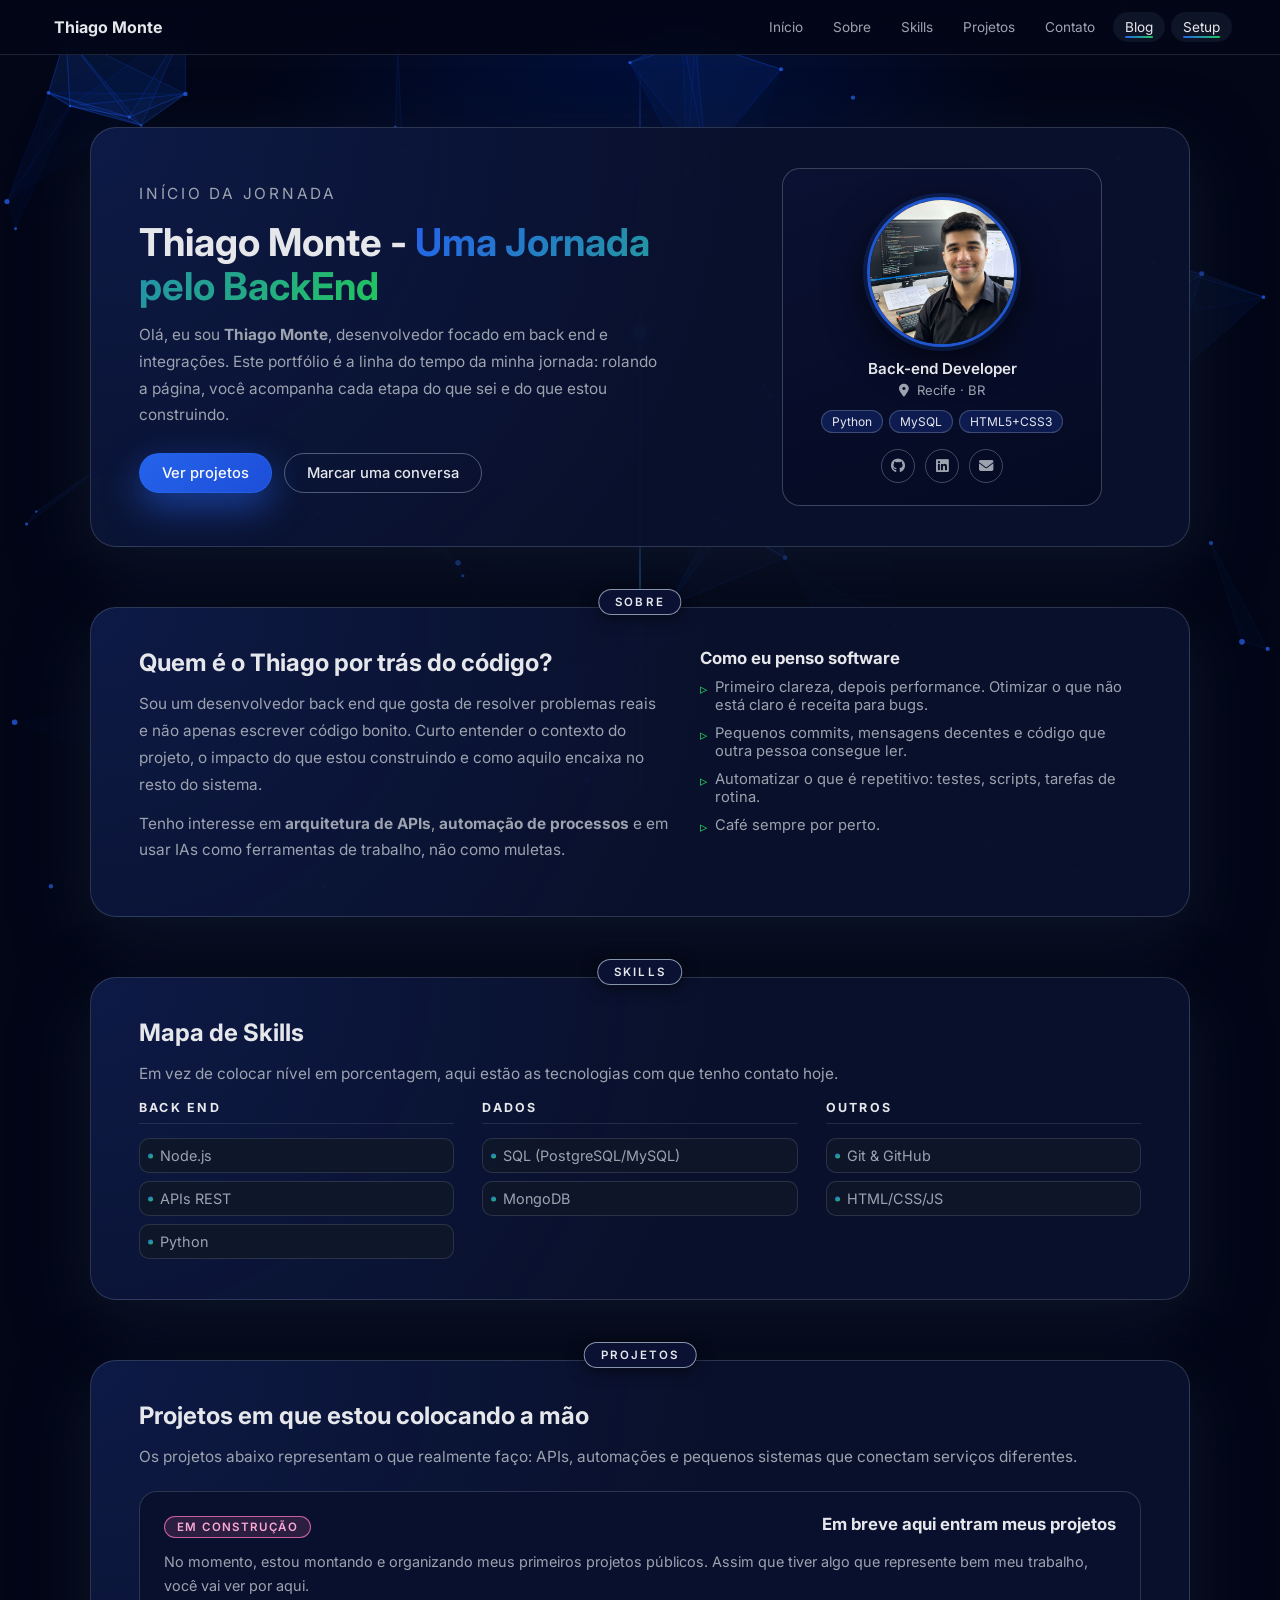
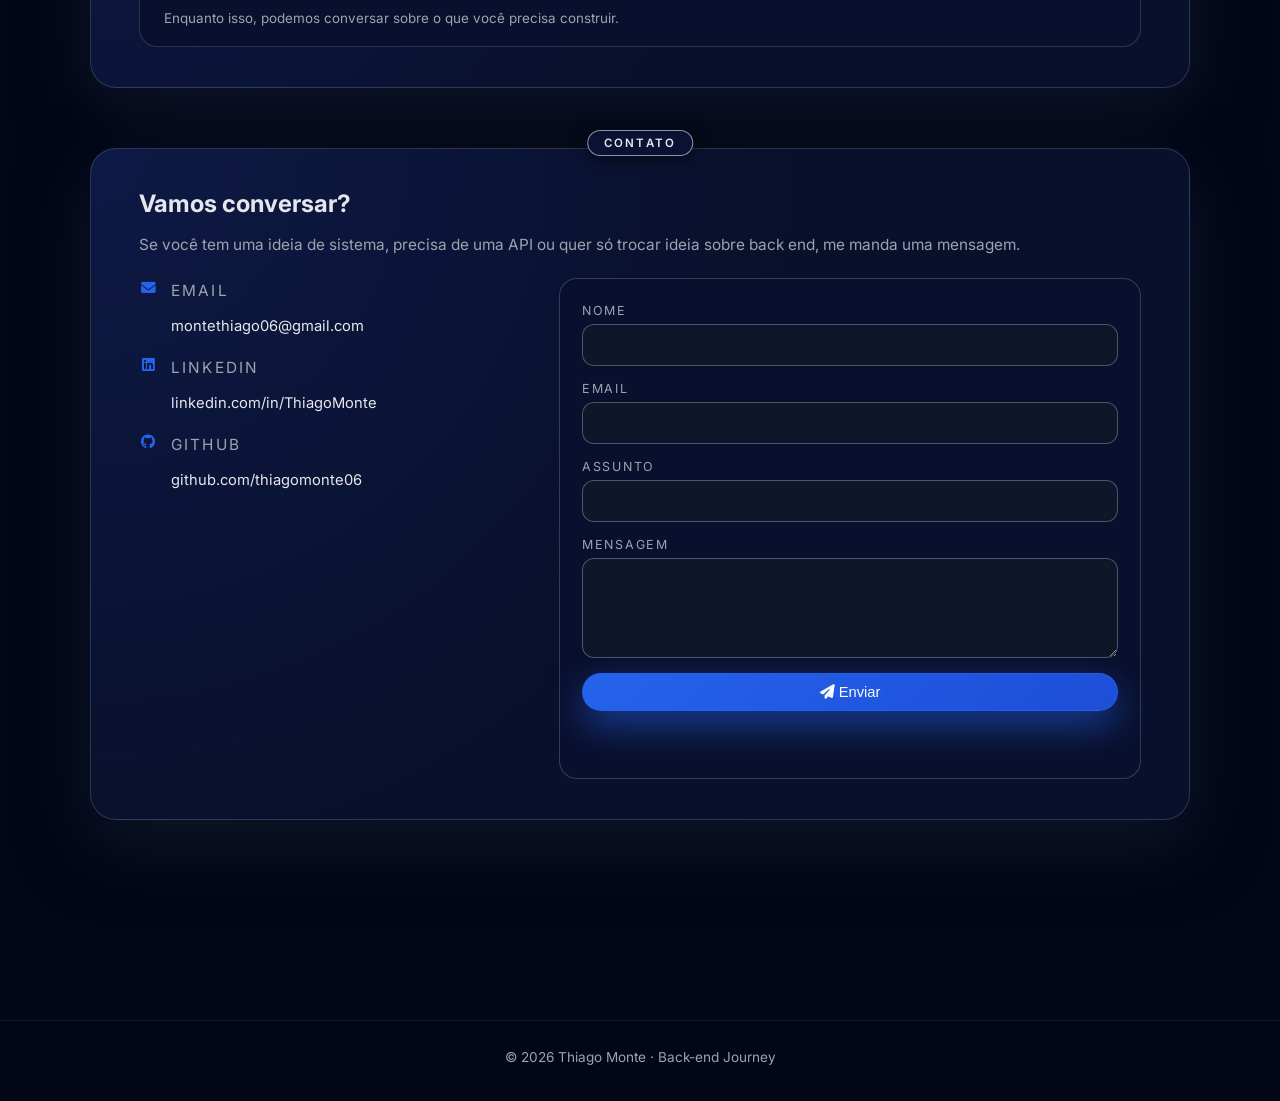
==== index.html @ d6370bd6 "First Commit" ====
<!-- index.html -->
<!DOCTYPE html>
<html lang="pt-BR">
<head>
  <meta charset="UTF-8" />
  <meta name="viewport" content="width=device-width, initial-scale=1.0" />
  <title>Thiago Monte | Back-end Journey</title>

  <link rel="stylesheet" href="/css/style.css" />
  <link rel="stylesheet" href="/css/blog.css" />
  <link rel="stylesheet" href="/css/uses.css" />
  <link href="https://fonts.googleapis.com/css2?family=Inter:wght@300;400;500;600;700&display=swap" rel="stylesheet" />
  <link rel="stylesheet" href="https://cdnjs.cloudflare.com/ajax/libs/font-awesome/6.5.0/css/all.min.css" />
  <link rel="icon" type="image/png" href="/assets/img/favicon.png" />
</head>
<body>

  <canvas id="bg-canvas"></canvas>

  <header class="topbar">
    <div class="topbar-inner">
      <a href="#top" class="brand">
        <span class="brand-mark"></></span>
        <span class="brand-name">Thiago Monte</span>
      </a>
      <nav class="top-nav">
        <a href="#hero"     class="top-link active">Início</a>
        <a href="#about"    class="top-link">Sobre</a>
        <a href="#skills"   class="top-link">Skills</a>
        <a href="#projects" class="top-link">Projetos</a>
        <a href="#contact"  class="top-link">Contato</a>
        <a href="/paginas/blog.html"  class="top-link">Blog</a>
        <a href="/paginas/uses.html"  class="top-link">Setup</a>
      </nav>
    </div>
  </header>

  <main id="top">
    <div class="timeline">
      <div class="timeline-axis">
        <div class="timeline-track"></div>
        <div class="timeline-marker" id="timeline-marker"></div>
      </div>

      <!-- HERO NODE -->
      <section class="node hero-node" id="hero" data-node>
        <div class="node-content hero-content">
          <div class="hero-left">
            <p class="hero-eyebrow">Início da jornada</p>
            <h1 class="hero-title">
              <span>Thiago</span>
              <span>Monte</span>
              <span> - </span>
              <span>Uma Jornada pelo BackEnd</span>
            </h1>
            <p class="hero-text">
              Olá, eu sou <strong>Thiago Monte</strong>, desenvolvedor focado em back end e integrações.
              Este portfólio é a linha do tempo da minha jornada: rolando a página,
              você acompanha cada etapa do que sei e do que estou construindo.
            </p>
            <div class="hero-actions">
              <a href="#projects" class="btn primary">Ver projetos</a>
              <a href="#contact"  class="btn ghost">Marcar uma conversa</a>
            </div>
          </div>
          <div class="hero-right">
            <div class="hero-card">
              <div class="hero-photo">
                <img
                  src="/assets/img/logo.jpeg"
                  alt="Foto de Thiago Monte"
                  id="avatar-img"
                  onerror="this.style.display='none';document.getElementById('avatar-fallback').style.display='flex';"
                />
                <div class="avatar-fallback" id="avatar-fallback">TM</div>
              </div>
              <div class="hero-meta">
                <span class="hero-role">Back-end Developer</span>
                <span class="hero-location"><i class="fas fa-location-dot"></i> Recife · BR</span>
              </div>
              <div class="hero-stack">
                <span>Python</span>
                <span>MySQL</span>
                <span>HTML5+CSS3</span>
              </div>
              <div class="hero-socials">
                <a href="https://github.com/thiagomonte06" target="_blank"><i class="fab fa-github"></i></a>
                <a href="linkedin.com/in/thiagohsmonte" target="_blank"><i class="fab fa-linkedin"></i></a>
                <a href="mailto:montethiago06@gmail.com"><i class="fas fa-envelope"></i></a>
              </div>
            </div>
          </div>
        </div>
      </section>

      <!-- ABOUT NODE -->
      <section class="node" id="about" data-node>
        <div class="node-badge">Sobre</div>
        <div class="node-content">
          <div class="two-columns">
            <div>
              <h2>Quem é o Thiago por trás do código?</h2>
              <p>
                Sou um desenvolvedor back end que gosta de resolver problemas reais
                e não apenas escrever código bonito. Curto entender o contexto do projeto,
                o impacto do que estou construindo e como aquilo encaixa no resto do sistema.
              </p>
              <p>
                Tenho interesse em <strong>arquitetura de APIs</strong>, <strong>automação de processos</strong>
                e em usar IAs como ferramentas de trabalho, não como muletas.
              </p>
            </div>
            <div>
              <h3>Como eu penso software</h3>
              <ul class="about-list">
                <li><span>Primeiro clareza, depois performance. Otimizar o que não está claro é receita para bugs.</span></li>
                <li><span>Pequenos commits, mensagens decentes e código que outra pessoa consegue ler.</span></li>
                <li><span>Automatizar o que é repetitivo: testes, scripts, tarefas de rotina.</span></li>
                <li><span>Café sempre por perto.</span></li>
              </ul>
            </div>
          </div>
        </div>
      </section>

      <!-- SKILLS NODE -->
      <section class="node" id="skills" data-node>
        <div class="node-badge">Skills</div>
        <div class="node-content">
          <h2>Mapa de Skills</h2>
          <p class="node-intro">
            Em vez de colocar nível em porcentagem, aqui estão as tecnologias com que tenho contato hoje.
          </p>
          <div class="skill-matrix">

            <div class="skill-column">
              <h3>Back End</h3>
              <ul class="skill-list">
                <li>Node.js</li>
                <li>APIs REST</li>
                <li>Python</li>
              </ul>
            </div>

            <div class="skill-column">
              <h3>Dados</h3>
              <ul class="skill-list">
                <li>SQL (PostgreSQL/MySQL)</li>
                <li>MongoDB</li>
              </ul>
            </div>

            <div class="skill-column">
              <h3>Outros</h3>
              <ul class="skill-list">
                <li>Git & GitHub</li>
                <li>HTML/CSS/JS</li>
              </ul>
            </div>

          </div>
        </div>
      </section>

      <!-- PROJECTS NODE -->
      <section class="node" id="projects" data-node>
        <div class="node-badge">Projetos</div>
        <div class="node-content">
          <h2>Projetos em que estou colocando a mão</h2>
          <p class="node-intro">
            Os projetos abaixo representam o que realmente faço: APIs, automações e pequenos
            sistemas que conectam serviços diferentes.
          </p>

          <!--
          ========================================
          LISTA DE PROJETOS (EM CONSTRUÇÃO TEMPORARIAMENTE)
          ========================================
          <div class="project-list">
            <article class="project-item"> ... </article>
            <article class="project-item"> ... </article>
          </div>
          ========================================
          FIM DA LISTA DE PROJETOS
          ========================================
          -->

          <div class="project-list">
            <article class="project-item">
              <header>
                <span class="project-chip soon">Em construção</span>
                <h3>Em breve aqui entram meus projetos</h3>
              </header>
              <p>
                No momento, estou montando e organizando meus primeiros projetos públicos.
                Assim que tiver algo que represente bem meu trabalho, você vai ver por aqui.
              </p>
              <div class="project-links">
                <span class="project-note">
                  Enquanto isso, podemos conversar sobre o que você precisa construir.
                </span>
              </div>
            </article>
          </div>
        </div>
      </section>

      <!-- CONTACT NODE -->
      <section class="node" id="contact" data-node>
        <div class="node-badge">Contato</div>
        <div class="node-content">
          <h2>Vamos conversar?</h2>
          <p class="node-intro">
            Se você tem uma ideia de sistema, precisa de uma API ou quer só trocar ideia
            sobre back end, me manda uma mensagem.
          </p>

          <div class="contact-grid">
            <div class="contact-info">
              <div class="contact-line">
                <i class="fas fa-envelope"></i>
                <div>
                  <p class="label">Email</p>
                  <a href="mailto:montethiago06@gmail.com">montethiago06@gmail.com</a>
                </div>
              </div>
              <div class="contact-line">
                <i class="fab fa-linkedin"></i>
                <div>
                  <p class="label">LinkedIn</p>
                  <a href="linkedin.com/in/thiagohsmonte" target="_blank">
                    linkedin.com/in/ThiagoMonte
                  </a>
                </div>
              </div>
              <div class="contact-line">
                <i class="fab fa-github"></i>
                <div>
                  <p class="label">GitHub</p>
                  <a href="https://github.com/thiagomonte06" target="_blank">
                    github.com/thiagomonte06
                  </a>
                </div>
              </div>
            </div>

            <form
              class="contact-form"
              id="contact-form"
              action="https://formsubmit.co/montethiago06@gmail.com"
              method="POST"
            >
              <input type="hidden" name="_subject" value="Contato pelo portfólio - Thiago Monte" />
              <input type="hidden" name="_captcha" value="false" />
              <input type="hidden" name="_template" value="table" />

              <div class="field">
                <label for="name">Nome</label>
                <input type="text" id="name" name="name" required />
              </div>
              <div class="field">
                <label for="email">Email</label>
                <input type="email" id="email" name="email" required />
              </div>
              <div class="field">
                <label for="subject">Assunto</label>
                <input type="text" id="subject" name="subject" required />
              </div>
              <div class="field">
                <label for="message">Mensagem</label>
                <textarea id="message" name="message" rows="4" required></textarea>
              </div>

              <button type="submit" class="btn primary btn-full" id="submit-btn">
                <span id="btn-text"><i class="fas fa-paper-plane"></i> Enviar</span>
                <span id="btn-loading" style="display:none;"><i class="fas fa-spinner fa-spin"></i> Enviando...</span>
              </button>

              <p class="form-feedback" id="form-feedback"></p>
            </form>
          </div>
        </div>
      </section>

    </div>
  </main>

  <footer class="footer">
    <p>© <span id="year"></span> Thiago Monte · Back-end Journey</p>
  </footer>

  <button class="scroll-top" id="scroll-top" aria-label="Voltar ao topo">
    <i class="fas fa-arrow-up"></i>
  </button>

  <script src="/sistemas/script.js"></script>
</body>
</html>
---- css/style.css ----
/* css/style.css */

/* RESET */
*,
*::before,
*::after {
  margin: 0;
  padding: 0;
  box-sizing: border-box;
}

:root {
  --bg:           #020617;
  --bg-soft:      #02081f;
  --bg-node:      #050b25;
  --primary:      #2563eb;
  --primary-soft: rgba(37, 99, 235, 0.25);
  --accent:       #22c55e;
  --accent-soft:  rgba(34, 197, 94, 0.15);
  --text:         #e5e7eb;
  --muted:        #9ca3af;
  --border:       rgba(148, 163, 184, 0.25);
  --danger:       #f97373;
  --radius:       18px;
  --radius-lg:    26px;
  --shadow:       0 24px 70px rgba(15, 23, 42, 0.9);
  --transition:   0.25s ease;
}

html { scroll-behavior: smooth; }

/* CANVAS DE FUNDO */
#bg-canvas {
  position: fixed;
  inset: 0;
  z-index: -1;
  pointer-events: none;
}

body {
  font-family: 'Inter', system-ui, -apple-system, BlinkMacSystemFont, sans-serif;
  background: #020617;
  color: var(--text);
  overflow-x: hidden;
}

/* =========================================
   TOPBAR
========================================= */
.topbar {
  position: sticky;
  top: 0;
  z-index: 30;
  backdrop-filter: blur(14px);
  background: linear-gradient(to bottom, rgba(2,6,23,.97), rgba(2,6,23,.92));
  border-bottom: 1px solid rgba(148,163,184,.18);
}

.topbar-inner {
  max-width: 1440px;
  margin: 0 auto;
  padding: 12px 3rem;
  display: flex;
  align-items: center;
  justify-content: space-between;
}

.brand {
  display: inline-flex;
  align-items: baseline;
  gap: 6px;
  text-decoration: none;
  color: var(--text);
  font-weight: 700;
  font-size: 1rem;
}
.brand-mark { color: var(--primary); }

.top-nav { display: flex; gap: 6px; flex-wrap: wrap; }

.top-link {
  position: relative;
  font-size: .85rem;
  color: var(--muted);
  padding: 7px 12px;
  border-radius: 999px;
  text-decoration: none;
  transition: background var(--transition), color var(--transition);
}
.top-link::after {
  content: '';
  position: absolute;
  left: 12px; right: 12px; bottom: 4px;
  height: 2px;
  border-radius: 999px;
  background: linear-gradient(90deg, var(--primary), var(--accent));
  transform: scaleX(0);
  transform-origin: left;
  transition: transform .2s ease;
}
.top-link:hover          { color: var(--text); background: rgba(15,23,42,.9); }
.top-link.active         { color: var(--text); background: rgba(15,23,42,.9); }
.top-link.active::after  { transform: scaleX(1); }

/* =========================================
   TIMELINE
========================================= */
.timeline {
  max-width: 1440px;
  margin: 0 auto;
  padding: 52px 3rem 120px;
  position: relative;
}

.timeline-axis {
  position: fixed;
  left: 50%;
  top: 64px;
  bottom: 40px;
  transform: translateX(-50%);
  pointer-events: none;
  z-index: 0;
  width: 2px;
}

.timeline-track {
  position: absolute;
  inset: 0;
  width: 2px;
  background: linear-gradient(
    to bottom,
    transparent 0%,
    rgba(37,99,235,.35) 10%,
    rgba(37,99,235,.65) 50%,
    rgba(34,197,94,.45) 90%,
    transparent 100%
  );
}

.timeline-marker {
  position: absolute;
  left: 50%;
  top: 0;
  width: 14px;
  height: 14px;
  border-radius: 999px;
  border: 2px solid rgba(37,99,235,.95);
  background: radial-gradient(circle at center, var(--accent), var(--primary));
  transform: translate(-50%, -50%);
  box-shadow:
    0 0 0 4px rgba(37,99,235,.2),
    0 0 22px rgba(56,189,248,.9),
    0 0 40px rgba(34,197,94,.4);
  transition: top .45s cubic-bezier(.23,1,.32,1);
}

/* =========================================
   NODES
========================================= */
.node {
  position: relative;
  margin: 60px 0;
  z-index: 1;
}

.node-content {
  position: relative;
  max-width: 1100px;
  margin: 0 auto;
  padding: 40px 48px;
  border-radius: var(--radius-lg);
  border: 1px solid var(--border);
  background:
    radial-gradient(circle at top left, rgba(30,64,175,.2), transparent 55%),
    rgba(10,17,45,.97);
  box-shadow: var(--shadow);
  overflow: visible;
}

.node-badge {
  position: absolute;
  left: 50%;
  top: -18px;
  transform: translateX(-50%);
  z-index: 10;
  padding: 5px 16px;
  border-radius: 999px;
  font-size: .72rem;
  font-weight: 600;
  letter-spacing: .18em;
  text-transform: uppercase;
  white-space: nowrap;
  background: #0a1133;
  border: 1px solid rgba(148,163,184,.9);
  color: var(--text);
  box-shadow: 0 2px 16px rgba(0,0,0,.6);
}

/* =========================================
   HERO
========================================= */
.hero-node { margin-top: 20px; }

.hero-content {
  display: grid;
  grid-template-columns: minmax(0,1.4fr) minmax(0,1fr);
  gap: 48px;
  align-items: center;
}

.hero-eyebrow {
  font-size: .82rem;
  letter-spacing: .18em;
  text-transform: uppercase;
  color: var(--accent);
  margin-bottom: 8px;
}

.hero-title {
  font-size: clamp(1.8rem, 3vw, 2.6rem);
  line-height: 1.15;
}
.hero-title span:last-child {
  background: linear-gradient(120deg, var(--primary), var(--accent));
  -webkit-background-clip: text;
  -webkit-text-fill-color: transparent;
  background-clip: text;
}

.hero-text {
  margin-top: 14px;
  font-size: 1rem;
  color: var(--muted);
  line-height: 1.75;
  max-width: 520px;
}

.hero-actions {
  margin-top: 24px;
  display: flex;
  gap: 12px;
  flex-wrap: wrap;
}

/* BOTÕES */
.btn {
  display: inline-flex;
  align-items: center;
  justify-content: center;
  gap: 6px;
  padding: 10px 22px;
  border-radius: 999px;
  border: 1px solid transparent;
  font-size: .92rem;
  font-weight: 500;
  text-decoration: none;
  cursor: pointer;
  transition:
    background var(--transition),
    color var(--transition),
    border-color var(--transition),
    box-shadow var(--transition),
    transform var(--transition);
}
.btn.primary {
  background: linear-gradient(135deg, var(--primary), #1d4ed8);
  color: #f9fafb;
  border-color: rgba(37,99,235,.8);
  box-shadow: 0 14px 36px rgba(37,99,235,.55);
}
.btn.primary:hover {
  transform: translateY(-1px);
  box-shadow: 0 20px 50px rgba(37,99,235,.7);
}
.btn.ghost {
  background: transparent;
  border-color: rgba(148,163,184,.5);
  color: var(--text);
}
.btn.ghost:hover {
  background: rgba(15,23,42,.95);
  border-color: var(--primary);
}
.btn-full { width: 100%; }

/* HERO CARD */
.hero-right { display: flex; justify-content: center; align-items: flex-start; }

.hero-card {
  width: 100%;
  max-width: 320px;
  border-radius: var(--radius);
  border: 1px solid rgba(148,163,184,.35);
  background: linear-gradient(160deg, rgba(10,17,50,.99), rgba(5,10,35,.99));
  padding: 28px 24px 22px;
  display: flex;
  flex-direction: column;
  align-items: center;
  text-align: center;
  gap: 12px;
}

.hero-photo {
  width: 150px;
  height: 150px;
  border-radius: 999px;
  border: 3px solid rgba(37,99,235,.85);
  box-shadow: 0 0 0 4px rgba(37,99,235,.18), 0 12px 40px rgba(0,0,0,.7);
  overflow: hidden;
  flex-shrink: 0;
}
.hero-photo img {
  width: 100%;
  height: 100%;
  object-fit: cover;
  object-position: center 60%;
}

.avatar-fallback {
  width: 100%;
  height: 100%;
  border-radius: inherit;
  display: none;
  align-items: center;
  justify-content: center;
  font-weight: 700;
  font-size: 3rem;
  letter-spacing: .1em;
  background: radial-gradient(circle at top, var(--primary), #0f172a);
}

.hero-meta { font-size: .85rem; display: flex; flex-direction: column; gap: 4px; align-items: center; }
.hero-role { color: var(--text); font-weight: 600; font-size: .95rem; }
.hero-location { color: var(--muted); font-size: .82rem; }
.hero-location i { margin-right: 4px; }

.hero-stack {
  display: flex;
  flex-wrap: wrap;
  justify-content: center;
  gap: 6px;
  font-size: .75rem;
}
.hero-stack span {
  padding: 3px 10px;
  border-radius: 999px;
  background: rgba(30,64,175,.3);
  border: 1px solid rgba(148,163,184,.35);
}

.hero-socials { display: flex; gap: 10px; justify-content: center; margin-top: 4px; }
.hero-socials a {
  width: 34px; height: 34px;
  border-radius: 999px;
  border: 1px solid rgba(148,163,184,.4);
  display: flex; align-items: center; justify-content: center;
  font-size: .9rem;
  color: var(--muted);
  text-decoration: none;
  transition: color var(--transition), border-color var(--transition), background var(--transition), transform var(--transition);
}
.hero-socials a:hover {
  color: var(--text);
  border-color: var(--primary);
  background: rgba(37,99,235,.18);
  transform: translateY(-1px);
}

/* =========================================
   ABOUT
========================================= */
.two-columns {
  display: grid;
  grid-template-columns: minmax(0,1.2fr) minmax(0,1fr);
  gap: 32px;
}

.node h2 { font-size: 1.5rem; margin-bottom: 14px; color: var(--text); }
.node h3 { font-size: 1.05rem; margin-bottom: 10px; color: var(--text); }
.node p  { font-size: .96rem; color: var(--muted); line-height: 1.75; margin-bottom: 12px; }

.about-list {
  list-style: none;
  margin-top: 10px;
  display: flex;
  flex-direction: column;
  gap: 10px;
  font-size: .92rem;
  color: var(--muted);
}
.about-list li { display: flex; gap: 8px; }
.about-list li::before {
  content: '▹';
  color: var(--accent);
  flex-shrink: 0;
  margin-top: 2px;
}

/* =========================================
   SKILLS — sem barras de progresso
========================================= */
.node-intro {
  margin-top: 4px;
  margin-bottom: 28px;
}

.skill-matrix {
  display: grid;
  grid-template-columns: repeat(3, minmax(0,1fr));
  gap: 28px;
}

.skill-column h3 {
  font-size: .78rem;
  text-transform: uppercase;
  letter-spacing: .18em;
  color: var(--text);
  margin-bottom: 14px;
  padding-bottom: 8px;
  border-bottom: 1px solid rgba(148,163,184,.18);
}

.skill-list {
  list-style: none;
  display: flex;
  flex-direction: column;
  gap: 8px;
}

.skill-list li {
  position: relative;
  padding: 8px 12px 8px 20px;
  border-radius: 10px;
  font-size: .9rem;
  color: var(--muted);
  background: rgba(15,23,42,.95);
  border: 1px solid rgba(148,163,184,.2);
  transition:
    border-color var(--transition),
    background var(--transition),
    transform var(--transition),
    color var(--transition),
    box-shadow var(--transition);
}

.skill-list li::before {
  content: '';
  position: absolute;
  left: 8px;
  top: 50%;
  width: 5px;
  height: 5px;
  border-radius: 999px;
  transform: translateY(-50%);
  background: linear-gradient(135deg, var(--primary), var(--accent));
}

.skill-list li:hover {
  border-color: rgba(37,99,235,.6);
  background: rgba(20,30,70,.98);
  color: var(--text);
  transform: translateX(4px);
  box-shadow: 0 6px 24px rgba(15,23,42,.8);
}

/* =========================================
   PROJECTS
========================================= */
.project-list {
  margin-top: 20px;
  display: grid;
  gap: 18px;
}

.project-item {
  padding: 22px 24px 20px;
  border-radius: var(--radius);
  border: 1px solid rgba(148,163,184,.25);
  background: rgba(10,17,45,.98);
}

.project-item header {
  display: flex;
  align-items: center;
  justify-content: space-between;
  gap: 10px;
  margin-bottom: 10px;
  flex-wrap: wrap;
}

.project-chip {
  padding: 3px 12px;
  border-radius: 999px;
  font-size: .72rem;
  font-weight: 600;
  letter-spacing: .12em;
  text-transform: uppercase;
  white-space: nowrap;
}
.project-chip.api {
  border: 1px solid rgba(37,99,235,.7);
  background: var(--primary-soft);
  color: #bfdbfe;
}
.project-chip.automation {
  border: 1px solid rgba(34,197,94,.8);
  background: var(--accent-soft);
  color: #bbf7d0;
}
.project-chip.soon {
  border: 1px solid rgba(244,114,182,.8);
  background: rgba(244,114,182,.15);
  color: #f9a8d4;
}

.project-item h3 { font-size: 1.05rem; margin-bottom: 6px; }
.project-item p  { font-size: .9rem; color: var(--muted); line-height: 1.65; margin-bottom: 0; }

.project-tags {
  list-style: none;
  margin-top: 12px;
  display: flex;
  flex-wrap: wrap;
  gap: 6px;
  font-size: .76rem;
}
.project-tags li {
  padding: 2px 10px;
  border-radius: 999px;
  background: rgba(15,23,42,.9);
  border: 1px solid rgba(148,163,184,.3);
  color: var(--muted);
}

.project-links { margin-top: 12px; font-size: .84rem; display: flex; gap: 14px; }
.project-links a {
  color: var(--primary);
  text-decoration: none;
  display: inline-flex;
  align-items: center;
  gap: 4px;
}
.project-links a:hover { text-decoration: underline; }
.project-note { color: var(--muted); }

/* =========================================
   CONTACT
========================================= */
.contact-grid {
  margin-top: 20px;
  display: grid;
  grid-template-columns: minmax(0,1fr) minmax(0,1.5fr);
  gap: 32px;
}

.contact-info { display: flex; flex-direction: column; gap: 20px; }

.contact-line { display: flex; gap: 14px; align-items: flex-start; font-size: .92rem; }
.contact-line i { color: var(--primary); margin-top: 3px; flex-shrink: 0; width: 18px; text-align: center; }
.contact-line a { color: var(--text); text-decoration: none; transition: color var(--transition); }
.contact-line a:hover { color: var(--primary); }

.label {
  font-size: .75rem;
  text-transform: uppercase;
  letter-spacing: .14em;
  color: var(--muted);
  margin-bottom: 2px;
  display: block;
}

.contact-form {
  border-radius: var(--radius);
  border: 1px solid rgba(148,163,184,.3);
  background: rgba(10,17,45,.98);
  padding: 24px 22px 20px;
  display: flex;
  flex-direction: column;
  gap: 15px;
}

.field { display: flex; flex-direction: column; gap: 6px; }
.field label { font-size: .78rem; text-transform: uppercase; letter-spacing: .14em; color: var(--muted); }
.field input,
.field textarea {
  border-radius: 12px;
  border: 1px solid rgba(148,163,184,.45);
  background: rgba(15,23,42,.97);
  color: var(--text);
  padding: 11px 14px;
  font-size: .92rem;
  font-family: inherit;
  outline: none;
  transition: border-color var(--transition), box-shadow var(--transition), background var(--transition);
}
.field input::placeholder,
.field textarea::placeholder { color: #4b5563; }
.field input:focus,
.field textarea:focus {
  border-color: var(--primary);
  box-shadow: 0 0 0 2px rgba(37,99,235,.3);
  background: rgba(10,17,45,.99);
}
.field textarea { resize: vertical; min-height: 100px; }
.form-feedback { font-size: .82rem; min-height: 18px; margin-top: 2px; }

/* =========================================
   FOOTER
========================================= */
.footer {
  padding: 28px 0 36px;
  text-align: center;
  font-size: .85rem;
  color: var(--muted);
  border-top: 1px solid rgba(148,163,184,.12);
  margin-top: 20px;
}

/* =========================================
   SCROLL TOP
========================================= */
.scroll-top {
  position: fixed;
  right: 22px;
  bottom: 22px;
  width: 42px;
  height: 42px;
  border-radius: 999px;
  border: none;
  background: linear-gradient(135deg, var(--primary), #1d4ed8);
  color: #f9fafb;
  display: none;
  align-items: center;
  justify-content: center;
  font-size: 1rem;
  box-shadow: 0 14px 40px rgba(37,99,235,.6);
  cursor: pointer;
  z-index: 20;
  transition: transform var(--transition), box-shadow var(--transition);
}
.scroll-top.visible { display: flex; }
.scroll-top:hover {
  transform: translateY(-2px);
  box-shadow: 0 20px 50px rgba(37,99,235,.75);
}

/* =========================================
   RESPONSIVO — 1200px
========================================= */
@media (max-width: 1200px) {
  .topbar-inner, .timeline { max-width: 100%; padding-left: 2rem; padding-right: 2rem; }
  .node-content { max-width: 96%; }
}

/* =========================================
   RESPONSIVO — 900px
========================================= */
@media (max-width: 900px) {
  .hero-content    { grid-template-columns: 1fr; gap: 28px; }
  .hero-right      { justify-content: flex-start; }
  .hero-card       { max-width: 100%; flex-direction: row; align-items: center; text-align: left; gap: 18px; flex-wrap: wrap; }
  .hero-photo      { width: 110px; height: 110px; flex-shrink: 0; }
  .hero-meta, .hero-stack, .hero-socials { align-items: flex-start; justify-content: flex-start; }
  .two-columns, .contact-grid { grid-template-columns: 1fr; }
  .skill-matrix    { grid-template-columns: repeat(2,1fr); }
  .node-content    { max-width: 100%; padding: 32px 28px; }
}

/* =========================================
   RESPONSIVO — 720px
========================================= */
@media (max-width: 720px) {
  .topbar-inner    { flex-direction: column; align-items: flex-start; gap: 8px; padding: 10px 1.25rem; }
  .top-nav         { width: 100%; justify-content: space-between; }
  .timeline-axis   { display: none; }
  .timeline        { padding: 36px 1.25rem 100px; }
  .node-content    { padding: 28px 20px; }
  .node-badge      { top: -14px; padding: 4px 12px; font-size: .68rem; }
  .hero-card       { flex-direction: column; align-items: center; text-align: center; }
  .hero-meta, .hero-stack, .hero-socials { align-items: center; justify-content: center; }
  .hero-photo      { width: 130px; height: 130px; }
}

/* =========================================
   RESPONSIVO — 480px
========================================= */
@media (max-width: 480px) {
  .timeline        { padding: 28px 1rem 80px; }
  .node            { margin: 40px 0; }
  .node-content    { padding: 22px 16px; }
  .hero-title      { font-size: 1.6rem; }
  .hero-actions    { flex-direction: column; }
  .btn             { width: 100%; }
  .skill-matrix    { grid-template-columns: 1fr; }
  .project-item header { flex-direction: column; align-items: flex-start; }
  .hero-photo      { width: 110px; height: 110px; }
  .hero-card       { padding: 20px 16px 16px; }
}
---- css/blog.css ----
/* css/blog.css */

/* =========================================
   PÁGINAS INTERNAS — ESTRUTURA BASE
========================================= */
.page-main {
    max-width: 1100px;
    margin: 0 auto;
    padding: 80px 3rem 120px;
  }
  
  .page-header {
    margin-bottom: 52px;
    max-width: 640px;
  }
  
  .page-header h1 {
    font-size: clamp(1.9rem, 4vw, 2.8rem);
    margin: 10px 0 14px;
    color: var(--text);
    line-height: 1.2;
  }
  
  .page-subtitle {
    font-size: 1rem;
    color: var(--muted);
    line-height: 1.75;
    margin: 0;
  }
  
  /* =========================================
     BLOG GRID
  ========================================= */
  .blog-grid {
    display: grid;
    grid-template-columns: repeat(2, 1fr);
    gap: 20px;
  }
  
  .blog-card {
    border-radius: var(--radius);
    border: 1px solid var(--border);
    background:
      radial-gradient(circle at top left, rgba(30, 64, 175, 0.14), transparent 55%),
      rgba(10, 17, 45, 0.97);
    padding: 24px 22px 20px;
    display: flex;
    flex-direction: column;
    gap: 10px;
    transition:
      border-color var(--transition),
      transform var(--transition),
      box-shadow var(--transition);
  }
  
  .blog-card:hover {
    border-color: rgba(37, 99, 235, 0.55);
    transform: translateY(-2px);
    box-shadow: 0 20px 50px rgba(0, 0, 0, 0.5);
  }
  
  /* Card destacado ocupa as duas colunas */
  .blog-card.featured {
    grid-column: 1 / -1;
    background:
      radial-gradient(circle at top left, rgba(30, 64, 175, 0.22), transparent 60%),
      rgba(10, 17, 45, 0.98);
    border-color: rgba(37, 99, 235, 0.4);
  }
  
  .blog-card.featured h2 {
    font-size: 1.4rem;
  }
  
  .blog-card-meta {
    display: flex;
    align-items: center;
    gap: 10px;
  }
  
  .blog-card-meta time {
    font-size: 0.78rem;
    color: var(--muted);
  }
  
  .blog-card h2 {
    font-size: 1.05rem;
    color: var(--text);
    line-height: 1.35;
    margin: 0;
  }
  
  .blog-card p {
    font-size: 0.91rem;
    color: var(--muted);
    line-height: 1.7;
    margin: 0;
  }
  
  .blog-card-footer {
    margin-top: auto;
    padding-top: 10px;
  }
  
  .blog-note {
    font-size: 0.8rem;
    color: var(--muted);
    display: inline-flex;
    align-items: center;
    gap: 6px;
  }
  
  .blog-note i {
    color: var(--accent);
    font-size: 0.75rem;
  }
  
  /* CHIP DE STATUS */
  .blog-chip {
    padding: 3px 10px;
    border-radius: 999px;
    font-size: 0.7rem;
    font-weight: 600;
    letter-spacing: 0.1em;
    text-transform: uppercase;
    white-space: nowrap;
  }
  
  .blog-chip.soon {
    border: 1px solid rgba(244, 114, 182, 0.8);
    background: rgba(244, 114, 182, 0.12);
    color: #f9a8d4;
  }
  
  /* CTA INFERIOR */
  .blog-cta {
    margin-top: 52px;
    padding: 32px 28px;
    border-radius: var(--radius-lg);
    border: 1px dashed rgba(37, 99, 235, 0.4);
    background: rgba(10, 17, 45, 0.7);
    display: flex;
    align-items: center;
    justify-content: space-between;
    gap: 20px;
    flex-wrap: wrap;
  }
  
  .blog-cta p {
    font-size: 1rem;
    color: var(--muted);
    margin: 0;
  }
  
  /* =========================================
     RESPONSIVO
  ========================================= */
  @media (max-width: 720px) {
    .page-main {
      padding: 60px 1.25rem 80px;
    }
  
    .blog-grid {
      grid-template-columns: 1fr;
    }
  
    .blog-card.featured {
      grid-column: 1;
    }
  
    .blog-cta {
      flex-direction: column;
      align-items: flex-start;
    }
  }
  
  @media (max-width: 480px) {
    .page-main {
      padding: 48px 1rem 60px;
    }
  }
---- css/uses.css ----
/* css/uses.css */

/* =========================================
   USES LAYOUT
========================================= */

.page-main {
    max-width: 960px;          /* antes 1100 – deixa mais compacto */
    margin: 0 auto;
    padding: 80px 2rem 120px;  /* menos padding lateral que o padrão de 3rem */
  }
  
  .page-header {
    margin-bottom: 40px;
    max-width: 640px;
  }
  
  .page-header h1 {
    font-size: clamp(1.8rem, 3.4vw, 2.4rem);
    margin: 10px 0 12px;
    color: var(--text);
    line-height: 1.15;
  }
  
  .page-subtitle {
    font-size: 0.96rem;
    color: var(--muted);
    line-height: 1.7;
    margin: 0;
  }
  
  /* GRID PRINCIPAL */
  .uses-layout {
    display: grid;
    grid-template-columns: minmax(0, 1fr) minmax(0, 1fr);
    gap: 20px;                 /* menos espaço entre as colunas */
    align-items: flex-start;
  }
  
  /* Cada coluna vira um “stack” de cards */
  .uses-column {
    display: flex;
    flex-direction: column;
    gap: 20px;
  }
  
  /* SEÇÃO / CARD */
  .uses-section {
    border-radius: var(--radius);
    border: 1px solid var(--border);
    background:
      radial-gradient(circle at top left, rgba(30, 64, 175, 0.13), transparent 55%),
      rgba(10, 17, 45, 0.97);
    padding: 22px 20px 18px;   /* padding um pouco menor */
  }
  
  .uses-section h2 {
    font-size: 0.8rem;
    text-transform: uppercase;
    letter-spacing: 0.18em;
    color: var(--text);
    margin-bottom: 16px;
    display: flex;
    align-items: center;
    gap: 8px;
  }
  
  .uses-section h2 i {
    color: var(--primary);
    font-size: 0.8rem;
  }
  
  /* LISTA */
  .uses-list {
    list-style: none;
    display: flex;
    flex-direction: column;
    gap: 14px;
  }
  
  .uses-list.compact {
    gap: 8px;
  }
  
  .uses-list li {
    border-bottom: 1px solid rgba(148, 163, 184, 0.12);
    padding-bottom: 12px;
  }
  
  .uses-list.compact li {
    padding-bottom: 6px;
  }
  
  .uses-list li:last-child {
    border-bottom: none;
    padding-bottom: 0;
  }
  
  /* HEADER DE CADA ITEM */
  .uses-item-header {
    display: flex;
    align-items: center;
    justify-content: space-between;
    gap: 8px;
    margin-bottom: 4px;
  }
  
  .uses-name {
    font-size: 0.9rem;
    font-weight: 600;
    color: var(--text);
  }
  
  .uses-tag {
    font-size: 0.68rem;
    font-weight: 600;
    padding: 2px 8px;
    border-radius: 999px;
    letter-spacing: 0.1em;
    text-transform: uppercase;
    background: var(--primary-soft);
    border: 1px solid rgba(37, 99, 235, 0.4);
    color: #bfdbfe;
    white-space: nowrap;
  }
  
  .uses-list li p {
    font-size: 0.86rem;
    color: var(--muted);
    line-height: 1.6;
    margin: 0;
  }
  
  /* =========================================
     RESPONSIVO
  ========================================= */
  
  /* 2 colunas só em telas bem largas,
     em telas médias já deixa mais confortável */
  @media (max-width: 1040px) {
    .page-main {
      max-width: 840px;
      padding: 70px 1.75rem 100px;
    }
  }
  
  @media (max-width: 880px) {
    .uses-layout {
      grid-template-columns: 1fr;  /* vira 1 coluna */
    }
  
    .uses-column {
      gap: 16px;
    }
  
    .uses-section {
      padding: 20px 18px 16px;
    }
  }
  
  @media (max-width: 600px) {
    .page-main {
      padding: 56px 1.25rem 80px;
    }
  
    .uses-item-header {
      flex-direction: column;
      align-items: flex-start;
      gap: 4px;
    }
  }
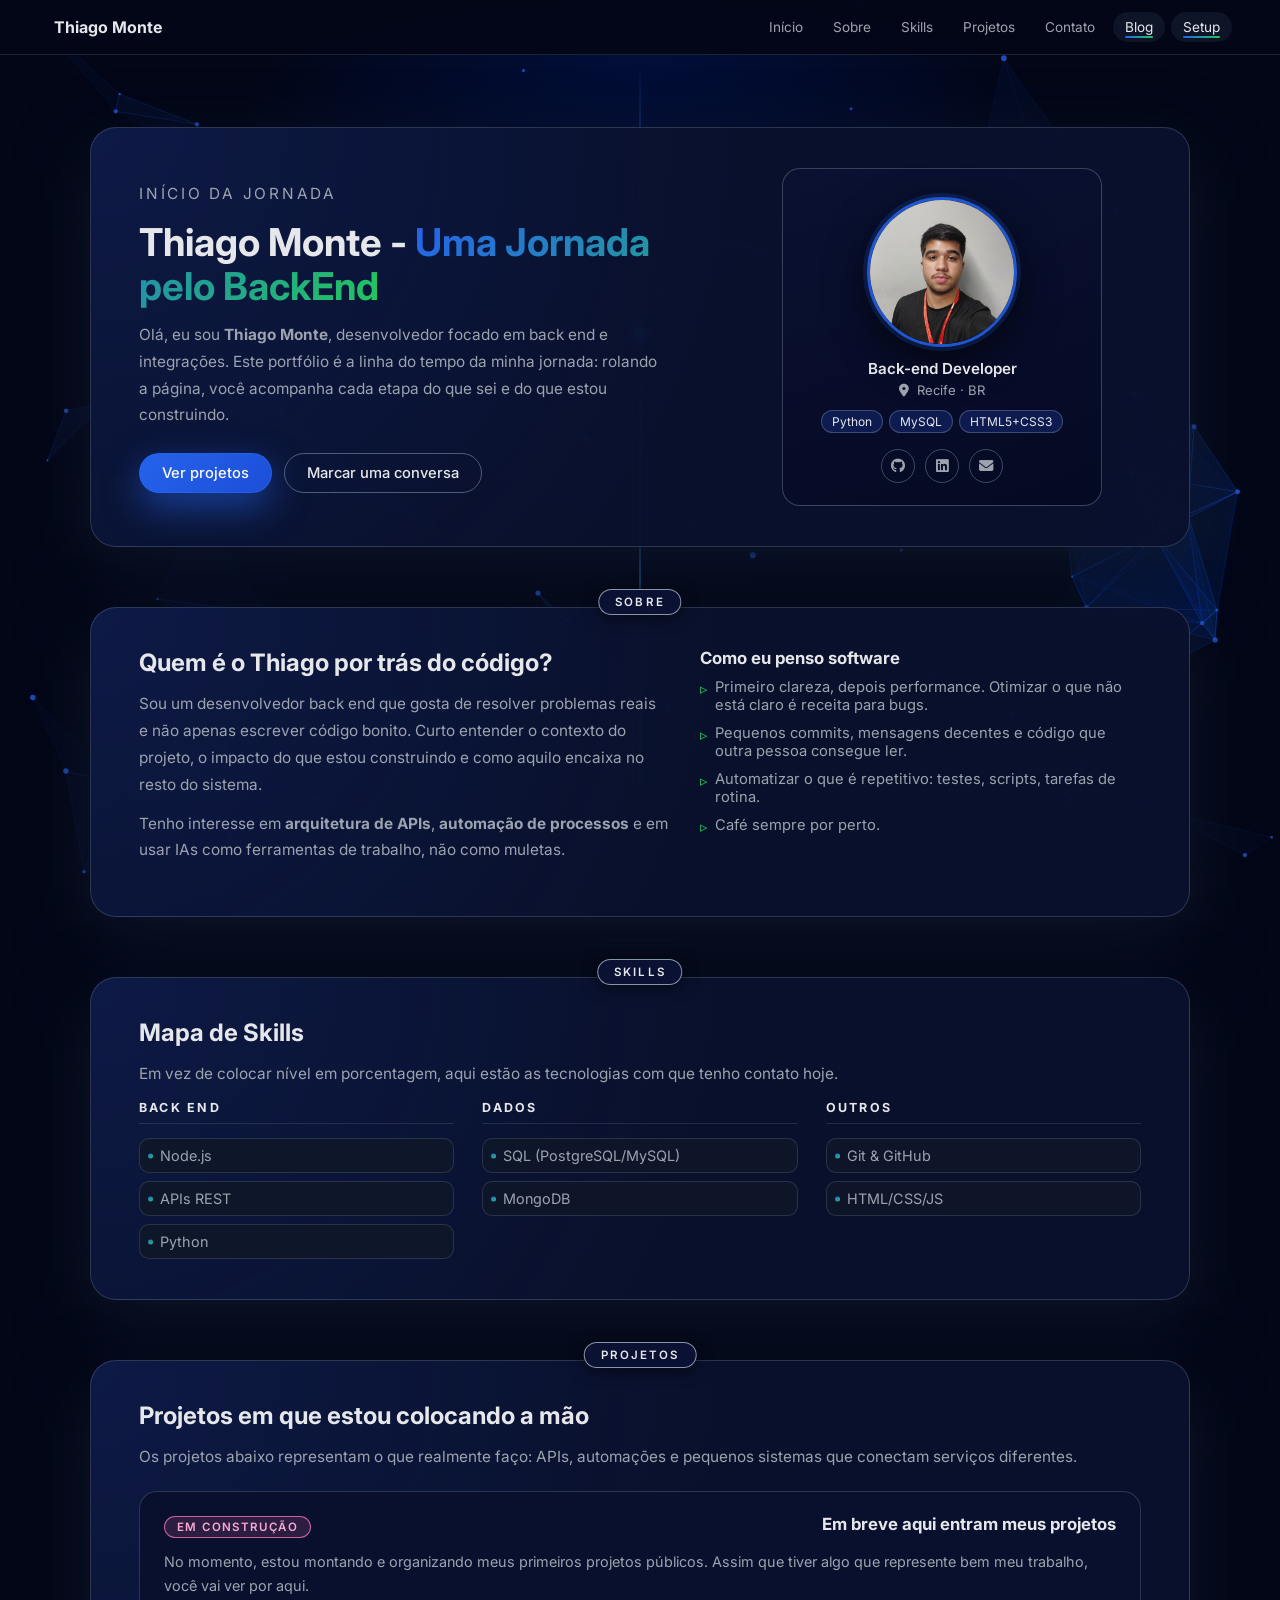
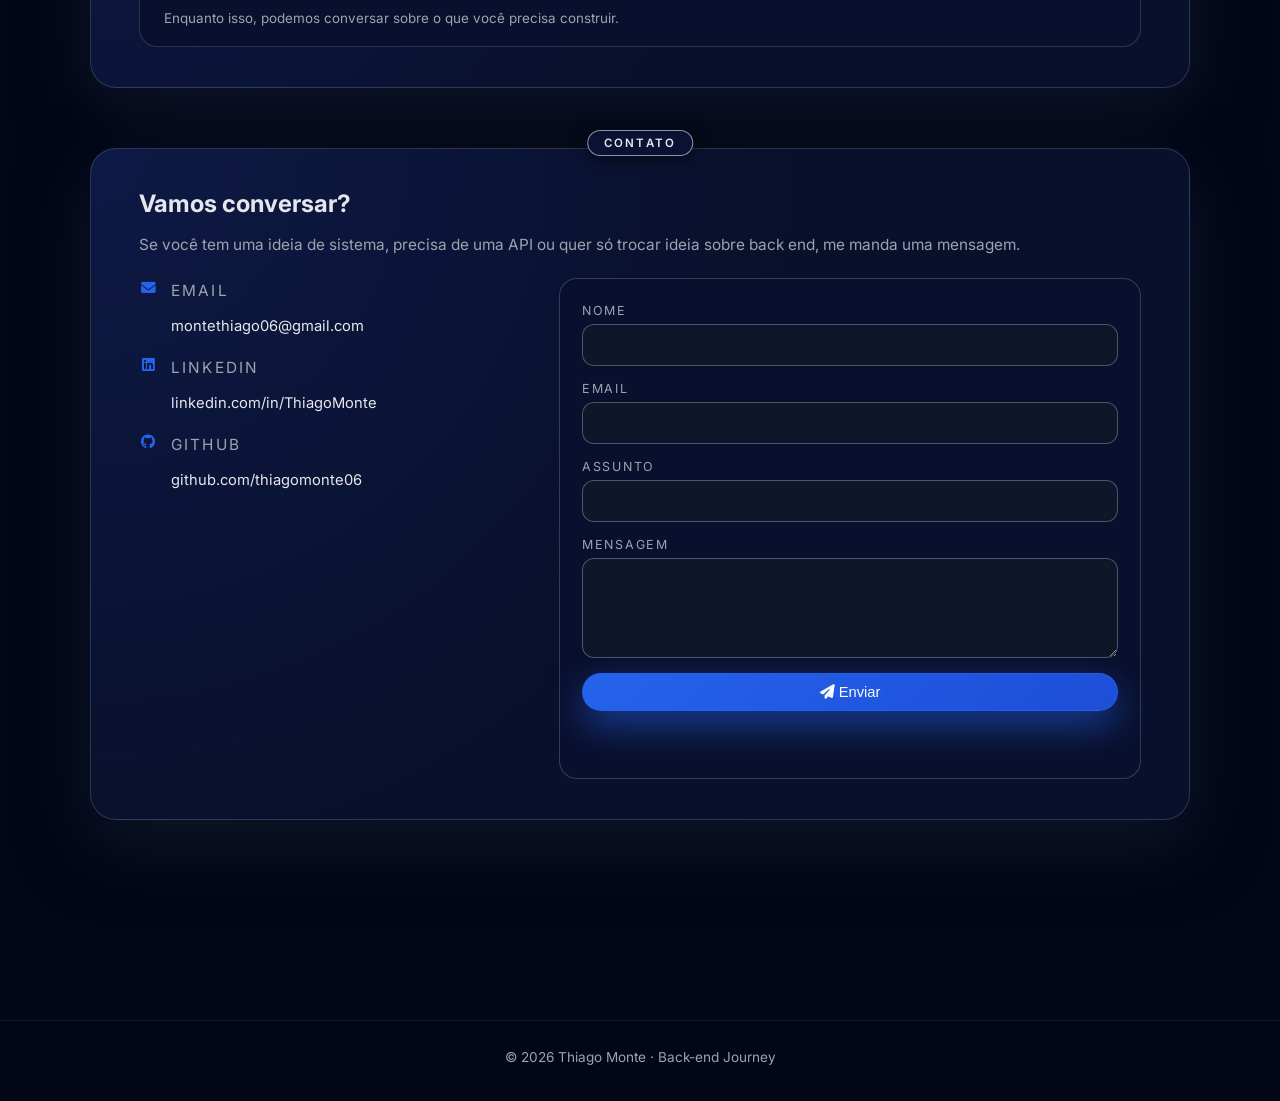
==== commit 87dd5cc3: "foto alterada" ====
--- a/index.html
+++ b/index.html
@@ -67,7 +67,7 @@
             <div class="hero-card">
               <div class="hero-photo">
                 <img
-                  src="/assets/img/logo.jpeg"
+                  src="/assets/img/logo.png"
                   alt="Foto de Thiago Monte"
                   id="avatar-img"
                   onerror="this.style.display='none';document.getElementById('avatar-fallback').style.display='flex';"
